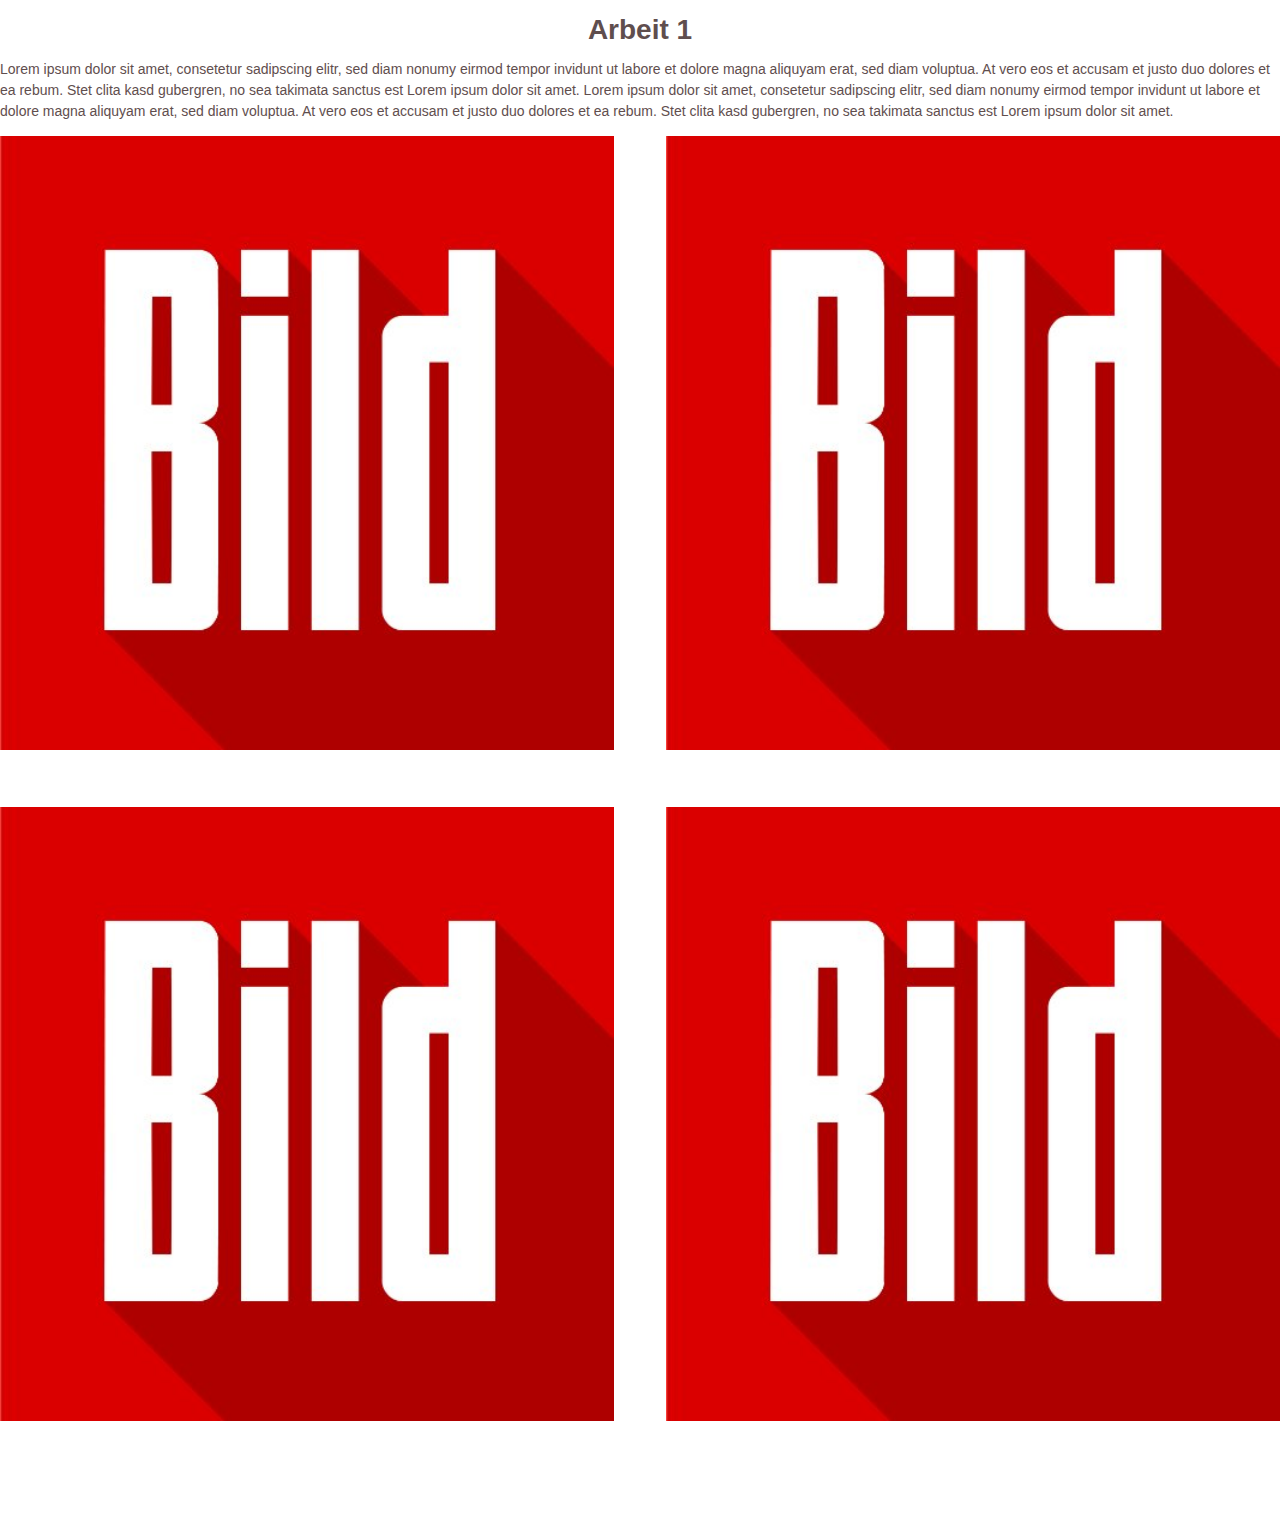
==== arbeit1.html @ 3595c891 "init" ====
<!DOCTYPE html>
<html>
  <head>

        <link rel="stylesheet" type="text/css" href="./css/style.css">
        <link rel="stylesheet" type="text/css" href="./css/normalize.css">

        <meta name="language" content="de">
        <meta charset="utf-8">
        <meta name="keywords" content="Suchbegriffe">
        <meta name="description" content="Beschreibung">
        <meta title="Seitentitel">
        <meta name="viewport" content="width=device-width, initial-scale=1.0, user-scalable=no height=device-height">

  </head>
  <body>
    
<main>
    <div id="wapper" class="detailseite">
    <h1>Arbeit 1</h1>
    <p>Lorem ipsum dolor sit amet, consetetur sadipscing elitr, sed diam nonumy eirmod tempor invidunt ut labore et dolore magna aliquyam erat, sed diam voluptua. At vero eos et accusam et justo duo dolores et ea rebum. Stet clita kasd gubergren, no sea takimata sanctus est Lorem ipsum dolor sit amet. Lorem ipsum dolor sit amet, consetetur sadipscing elitr, sed diam nonumy eirmod tempor invidunt ut labore et dolore magna aliquyam erat, sed diam voluptua. At vero eos et accusam et justo duo dolores et ea rebum. Stet clita kasd gubergren, no sea takimata sanctus est Lorem ipsum dolor sit amet.
    </p>
    <img class="img-links" src="./img/portfolio/bild1.jpg">
    <img class="img-rechts" src="./img/portfolio/bild2.jpg">
    <img class="img-links" src="./img/portfolio/bild3.jpg">
    <img class="img-rechts" src="./img/portfolio/bild4.jpg">
  <div class="back">
    <a href="index.html.html#portfolio">zurück zur Übersicht</a>
  </div>
</div>
</main>
</body>
</html>
---- css/style.css ----
nav ul{
    text-align: center;
    margin:0;
    position: fixed;
    width: 100%;
    background-color: white;
    z-index: 99;
    padding: 20px 0;
}


nav li{
    display: inline;
    padding: 0 15px;
}

nav a{
    display: inline-block;
    color:#333333;
    font-size: 14px;
    padding: 2px 0px;
    text-decoration: none;
    font-weight: 600;
    border-bottom: 3px solid #fff;
}

nav a:hover {
  border-bottom: 3px solid #0d69ce;
}

#about{
  display: flex;
}

#portrait{
  width: 50%;
  position: relative;
}

#portrait_image{
  background-size: cover;
  background-image: url("../img/jamie_bigler.jpg");
  background-position: top center;
  position: absolute;
  height: 100%;
  width: 100%;
}

#webseite_color {
  color: #0d69ce;
}

#beschreibung{
  width: 50%;
  background:#0d69ce;
}

#name{
  min-height: 200px;
  margin: 5%;
}

#adresse{
  color: #333333;
  background:#eeeeee;
  min-height:200px;
  padding: 5%;
}

.bio{
  color:white;
}

body{
  font-size: 14px;
  font-family: Gilroy, sans-serif;
  line-height: 21px;
  color: #5f4e4e;
}

a{
  color: white;
  text-decoration: none;
}

h1 {
  text-align: center;
}

#beschreibung h1{
  color: white;
  line-height: 100%;
  text-transform: none;
}

#beschreibung span{
  color:white;
  font-size:20px ;
  text-transform: none;
}

#webseite{
  color:blue;
}



main{
  width: 100%;
}

#wrapper{
  max-width: 1170px;
  margin:0 auto;
  height: 100%;
  padding: 5%
}

#wrapper h1{
  text-align: center;
  line-height: 4em;
  padding-top:1em;
}

.skills-icons{
  display: flex;
  flex-flow: row wrap;
}

#erstes-icon, #zweites-icon, #drittes-icon{
  height:300px;
  width: 33.3333%;
  text-align: center;
}

#erstes-icon{
  background: url("../img/icon-ps.svg")50% 50% no-repeat;
}

#zweites-icon{
  background: url("../img/icon-code.svg")50% 50% no-repeat;
}

#drittes-icon{
  background: url("../img/icon-ai.svg")50% 50% no-repeat;
}



#cv, #jobs, #ausbildung{
  float: left;
}

.cv-eintrag{
  width: 100%;
  float: left;
}

.cv-eintrag img{
  vertical-align: middle;
  margin-right: 15px;
}

.links p{
  display: inline-block;
  padding: 15px;
  border: 1px solid #;
}

.links{
  float: left;
}

.rechts{
  width:65% ;
  vertical-align: top;
  float: right;
}

.cv-titel{
  font-size: 1.2em;
  line-height: 3em;
  font-weight: bold;
}

.cv-beschreibung{
  border: 1px solid white;
  padding: 0 15px 15px 15px;
}

#portfolio{
  float: left;
}

.portfolio-kachel{
  display: flex;
  flex-flow: row wrap;
}

.portfolio-eintrag{
  position: relative;
  width: 33.3333%;
}

.portfolio-eintrag img{
  width: 100%;
  display: block;
}

.portfolio-eintrag .arbeit-titel{
  background: rgba(13, 105, 206, 0.85);
  height: 100%;
  color:white;
  padding: 45% 0;
  position: absolute;
  text-align: center;
  width: 100%;
  z-index: 2;
  left: 0;
  top: 0;
  box-sizing: border-box;
  visibility: hidden;
}

.portfolio-eintrag:hover .arbeit-titel{
  visibility: visible;
}


img.img-links{
  width: 48%;
  float: left;
  margin: 0 4% 4% 0;
}

img.img-rechts{
  width: 48%;
  margin: 0 0 4% 0;
}

.back{
  width: 100%;
  text-align: center;
  height: 4em;
}


nav a:hover{
  color:#0d69ce;
  cursor: pointer;
  text-decoration: none;
}


#formular{
  clear:both;
}

.kontaktformular{
  width: 70%;
  margin: 0 auto;
}

.form-control, textarea{
  padding: 2%;
  width: 92%;
  margin: 2%;
}


.absenden{
  padding: 2%;
  width: 96%;
  margin: 2%;
  background:#0d69ce;
  border: none;
  color: white;
  font-weight: bold;
}

.absenden:hover{
  background:#0d69ce;
}


footer{
  background:#0d69ce;
  color: white;
  padding: 2% 0;
  margin: 2% 0 0 0;
  text-align: center;
}
#skills{
  padding-top: 2em;
}


.wapper{
  padding:2%;
}


@media only screen and (max-width: 960px){
  #about{
    display:flex;
    flex-flow: row wrap;
  }

  #beschreibung{
    width: 100%;
  }

  #portrait{
    width: 100%;
    padding-bottom: 56.25%;
  }

  #erstes-icon, #zweites-icon, #drittes-icon{
    width: 100%;
  }

  section#cv{
    padding: 0 5%;
  }

  .links{
    width: 100%;
    text-algin: center;
  }

  .rechts{
    width: 100%;
  }
}

@media only screen and (max-width: 480px){
  nav li{
    display: block;
  }

  ul{
    padding:0;
  }

  nav ul{
      position: relative;
  }

  nav{
    position: relative;
    width: 100%;
  }

  main{
    padding: 0;
  }

  portfolio-eintrag{
    margin: 0 auto;
    text-align: center;
    width: 100%;
  }
}
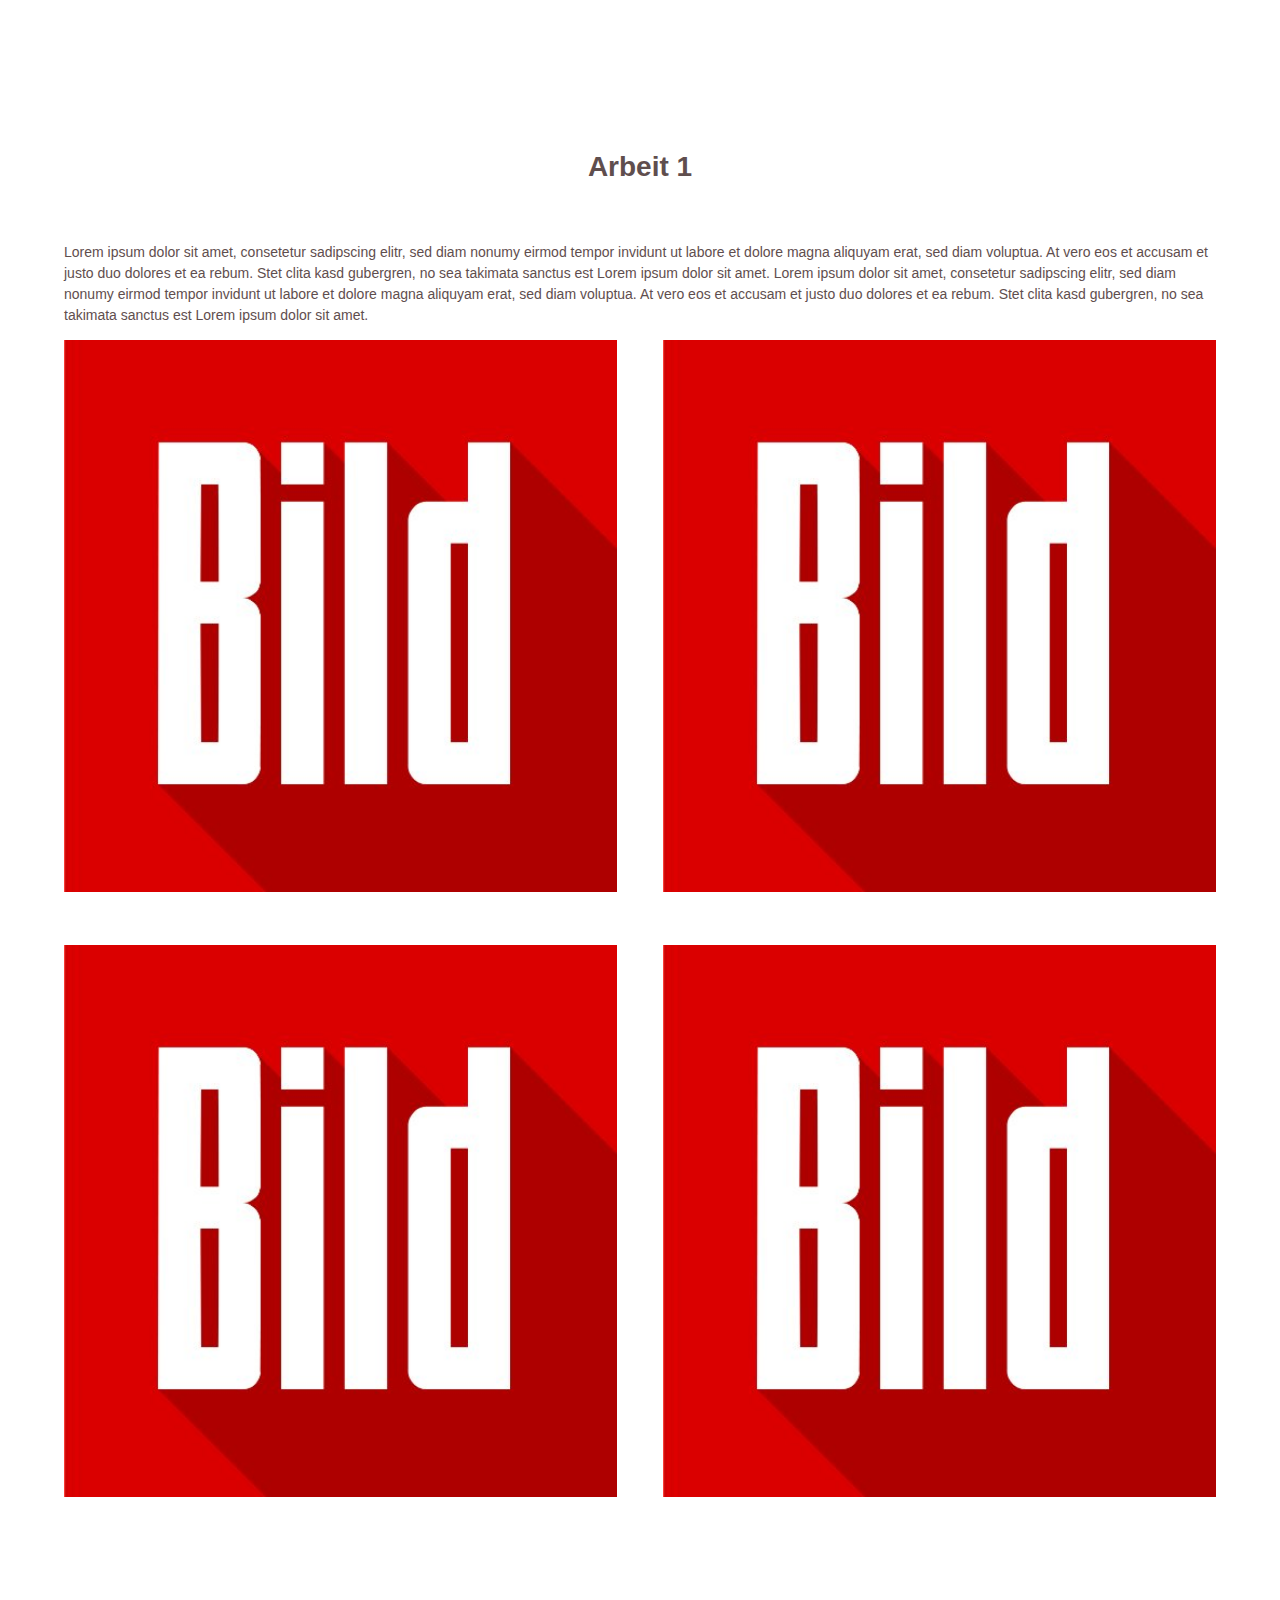
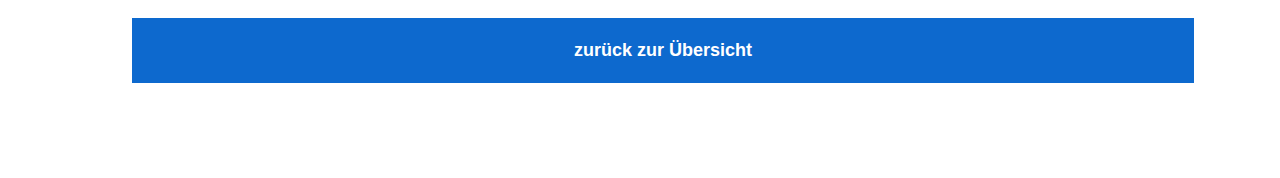
==== commit 1abf6566: "änderung1" ====
--- a/arbeit1.html
+++ b/arbeit1.html
@@ -14,9 +14,9 @@
 
   </head>
   <body>
-    
+
 <main>
-    <div id="wapper" class="detailseite">
+    <div id="wrapper" class="detailseite">
     <h1>Arbeit 1</h1>
     <p>Lorem ipsum dolor sit amet, consetetur sadipscing elitr, sed diam nonumy eirmod tempor invidunt ut labore et dolore magna aliquyam erat, sed diam voluptua. At vero eos et accusam et justo duo dolores et ea rebum. Stet clita kasd gubergren, no sea takimata sanctus est Lorem ipsum dolor sit amet. Lorem ipsum dolor sit amet, consetetur sadipscing elitr, sed diam nonumy eirmod tempor invidunt ut labore et dolore magna aliquyam erat, sed diam voluptua. At vero eos et accusam et justo duo dolores et ea rebum. Stet clita kasd gubergren, no sea takimata sanctus est Lorem ipsum dolor sit amet.
     </p>
@@ -25,7 +25,13 @@
     <img class="img-links" src="./img/portfolio/bild3.jpg">
     <img class="img-rechts" src="./img/portfolio/bild4.jpg">
   <div class="back">
-    <a href="index.html.html#portfolio">zurück zur Übersicht</a>
+
+    <div class="button-container">
+            <form action="index.html">
+                        <button class="absenden" value="Submit Comment" type="submit">zurück zur Übersicht</button>
+            </form>
+                        <div class="gradient-overlay">zurück zur Übersicht</div>
+                            </div>
   </div>
 </div>
 </main>
--- a/css/style.css
+++ b/css/style.css
@@ -148,7 +148,7 @@
 
 
 #cv, #jobs, #ausbildung{
-  float: left;
+  margin: 0 auto;
 }
 
 .cv-eintrag{
@@ -325,7 +325,7 @@
 
   .links{
     width: 100%;
-    text-algin: center;
+    text-align: center;
   }
 
   .rechts{
@@ -361,3 +361,34 @@
     width: 100%;
   }
 }
+
+.back {
+  position: relative;
+  padding: 2%;
+  width: 96%;
+  margin: 2%;
+  border: none;
+  color: white;
+  font-weight: bold;
+}
+
+.button-container {
+    clear: both;
+    width: 100%;
+    position: relative;
+}
+
+.back {
+    padding: 2%;
+    width: 96%;
+    margin: 2%;
+
+    border: none;
+    color: #fff;
+    font-weight: bold;
+    cursor: pointer;
+    font-family: 'Lato', sans-serif;
+    font-size: 18px;
+    z-index: 99;
+    transition: all 0.4s;
+}
